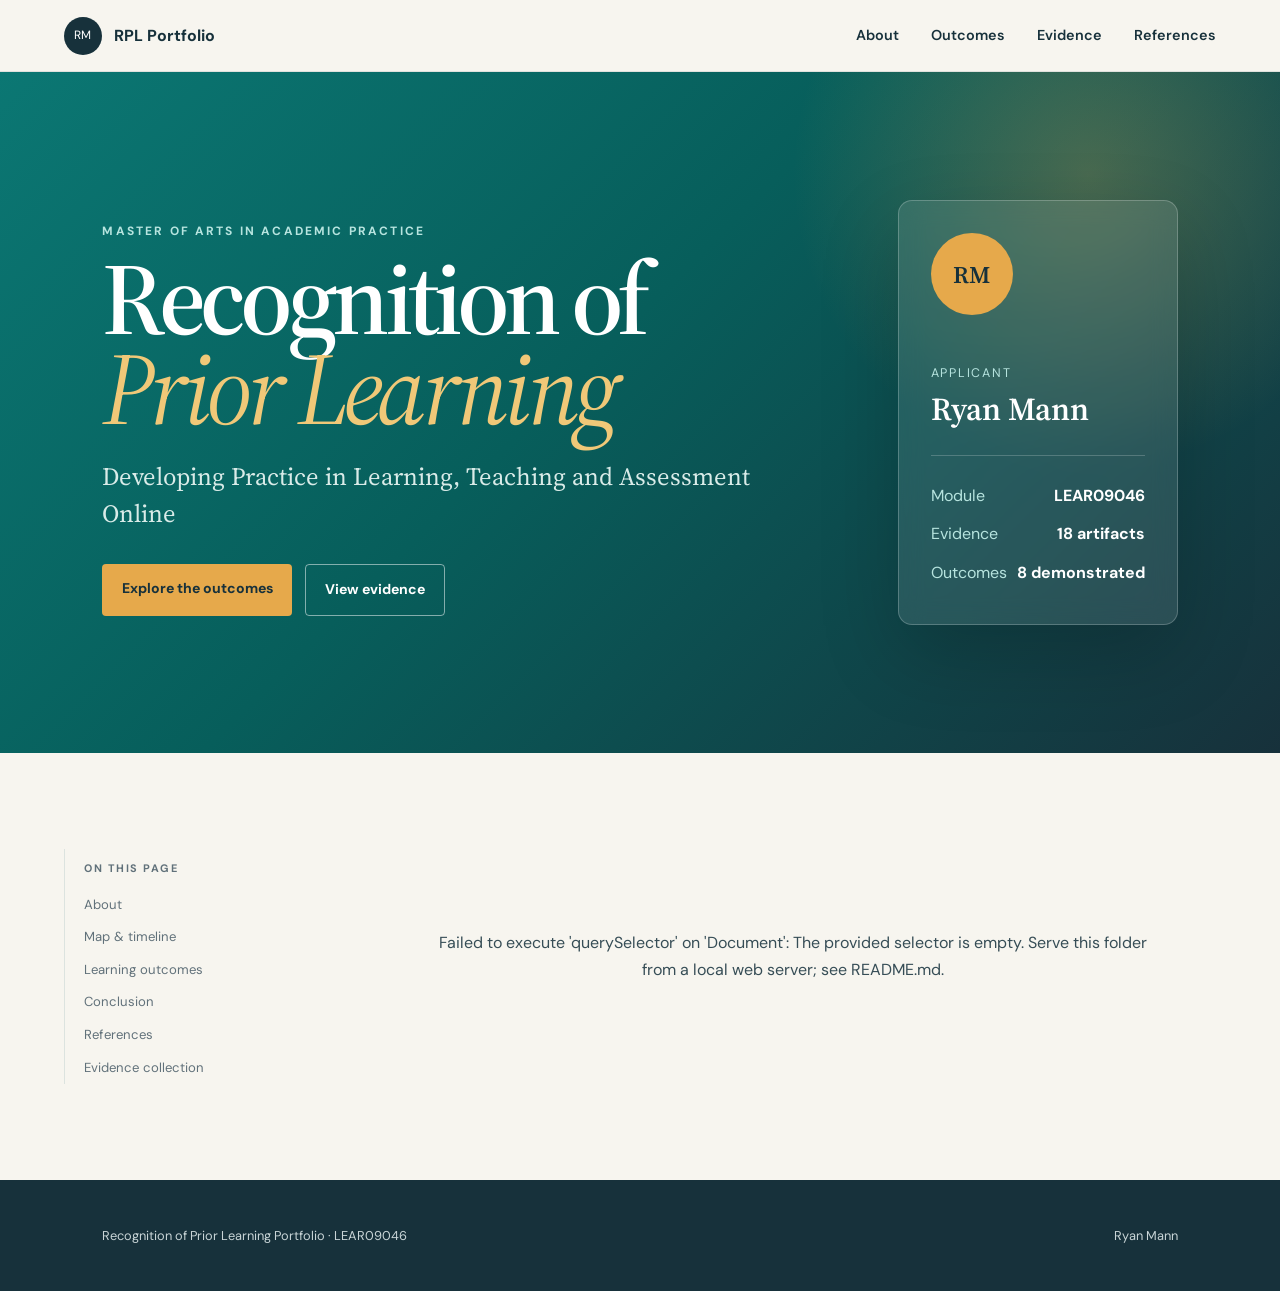
==== index.html @ 8d72f322 "Add files via upload" ====
<!doctype html>
<html lang="en">
<head>
  <meta charset="utf-8">
  <meta name="viewport" content="width=device-width, initial-scale=1">
  <meta name="description" content="Ryan Mann's Recognition of Prior Learning portfolio for LEAR09046.">
  <title>Recognition of Prior Learning | Ryan Mann</title>
  <link rel="preconnect" href="https://fonts.googleapis.com">
  <link rel="preconnect" href="https://fonts.gstatic.com" crossorigin>
  <link href="https://fonts.googleapis.com/css2?family=DM+Sans:wght@400;500;600;700&family=Source+Serif+4:opsz,wght@8..60,400;8..60,600&display=swap" rel="stylesheet">
  <link rel="stylesheet" href="styles.css">
</head>
<body>
  <a class="skip-link" href="#portfolio">Skip to portfolio</a>
  <header class="site-header">
    <a class="brand" href="#top" aria-label="Portfolio home"><span>RM</span><b>RPL Portfolio</b></a>
    <nav class="desktop-nav" aria-label="Primary">
      <a href="#introduction">About</a><a href="#outcomes">Outcomes</a><a href="#evidence">Evidence</a><a href="#references">References</a>
    </nav>
    <button id="menuButton" class="menu-button" aria-expanded="false" aria-controls="mobileNav">Menu</button>
  </header>
  <nav id="mobileNav" class="mobile-nav" aria-label="Mobile navigation" hidden>
    <a href="#introduction">About</a><a href="#outcomes">Outcomes</a><a href="#evidence">Evidence</a><a href="#references">References</a>
  </nav>

  <main id="top">
    <section class="hero">
      <div class="hero-copy">
        <p class="eyebrow">Master of Arts in Academic Practice</p>
        <h1>Recognition of<br><em>Prior Learning</em></h1>
        <p class="hero-lead">Developing Practice in Learning, Teaching and Assessment Online</p>
        <div class="hero-actions"><a class="button primary" href="#outcomes">Explore the outcomes</a><a class="button secondary" href="#evidence">View evidence</a></div>
      </div>
      <div class="hero-card" aria-label="Portfolio details">
        <div class="monogram">RM</div>
        <p>Applicant</p><h2>Ryan Mann</h2>
        <hr>
        <dl><div><dt>Module</dt><dd>LEAR09046</dd></div><div><dt>Evidence</dt><dd>18 artifacts</dd></div><div><dt>Outcomes</dt><dd>8 demonstrated</dd></div></dl>
      </div>
    </section>

    <section class="portfolio-shell">
      <aside class="side-rail" aria-label="On this page">
        <p>On this page</p><nav id="sectionNav"></nav>
      </aside>
      <article id="portfolio" class="portfolio" aria-live="polite">
        <div class="loading"><span></span>Preparing portfolio…</div>
      </article>
    </section>
  </main>

  <button class="to-top" id="toTop" aria-label="Back to top">↑</button>
  <dialog id="lightbox"><button aria-label="Close image">×</button><img alt=""><p></p></dialog>
  <footer><p>Recognition of Prior Learning Portfolio · LEAR09046</p><p>Ryan Mann</p></footer>
  <script src="script.js"></script>
</body>
</html>
---- styles.css ----
:root{--ink:#17313b;--muted:#61717a;--paper:#f7f5ef;--white:#fff;--teal:#087f7a;--teal-dark:#075e5b;--gold:#e6a94b;--line:#dce3df;--shadow:0 24px 70px rgba(23,49,59,.12);--serif:"Source Serif 4",Georgia,serif;--sans:"DM Sans",system-ui,sans-serif}
*{box-sizing:border-box}html{scroll-behavior:smooth;scroll-padding-top:90px}body{margin:0;color:var(--ink);background:var(--paper);font-family:var(--sans);line-height:1.7}a{color:var(--teal-dark)}img{max-width:100%;height:auto}.skip-link{position:fixed;left:1rem;top:-5rem;z-index:99;background:var(--ink);color:#fff;padding:.7rem 1rem}.skip-link:focus{top:1rem}
.site-header{height:72px;position:sticky;top:0;z-index:50;display:flex;align-items:center;justify-content:space-between;padding:0 clamp(1.25rem,5vw,5rem);background:rgba(247,245,239,.92);backdrop-filter:blur(16px);border-bottom:1px solid rgba(23,49,59,.1)}.brand{display:flex;align-items:center;gap:.75rem;text-decoration:none;color:var(--ink)}.brand span{display:grid;place-items:center;width:38px;height:38px;background:var(--ink);color:#fff;border-radius:50%;font-size:.75rem;letter-spacing:.08em}.desktop-nav{display:flex;gap:2rem}.desktop-nav a,.mobile-nav a{text-decoration:none;color:var(--ink);font-size:.9rem;font-weight:600}.desktop-nav a:hover{color:var(--teal)}.menu-button{display:none;border:1px solid var(--line);background:#fff;border-radius:99px;padding:.55rem 1rem;font:inherit}.mobile-nav{position:fixed;z-index:49;top:72px;left:0;right:0;padding:1rem 1.5rem;background:var(--white);box-shadow:var(--shadow)}.mobile-nav a{display:block;padding:.65rem}
.hero{min-height:680px;display:grid;grid-template-columns:minmax(0,1.45fr) minmax(280px,.55fr);align-items:center;gap:clamp(3rem,8vw,9rem);padding:clamp(5rem,10vw,9rem) clamp(1.25rem,8vw,9rem);background:radial-gradient(circle at 85% 15%,rgba(230,169,75,.28),transparent 24%),linear-gradient(135deg,#0b7773 0%,#075e5b 45%,#17313b 100%);color:white;overflow:hidden}.eyebrow{text-transform:uppercase;letter-spacing:.18em;font-size:.75rem;font-weight:700;color:#b7e4df}.hero h1{font:600 clamp(3.5rem,8vw,7.5rem)/.88 var(--serif);letter-spacing:-.055em;margin:.6rem 0 1.5rem}.hero h1 em{color:#f0c878;font-weight:400}.hero-lead{max-width:650px;font:400 clamp(1.15rem,2vw,1.55rem)/1.5 var(--serif);color:#d9ebe8}.hero-actions{display:flex;gap:.8rem;flex-wrap:wrap;margin-top:2rem}.button{display:inline-block;text-decoration:none;padding:.8rem 1.2rem;border-radius:4px;font-weight:700;font-size:.88rem}.button.primary{background:var(--gold);color:var(--ink)}.button.secondary{color:white;border:1px solid rgba(255,255,255,.5)}.hero-card{position:relative;padding:2rem;background:rgba(255,255,255,.1);border:1px solid rgba(255,255,255,.22);border-radius:14px;backdrop-filter:blur(12px);box-shadow:0 30px 80px rgba(0,0,0,.18)}.monogram{display:grid;place-items:center;width:82px;height:82px;margin-bottom:3rem;border-radius:50%;background:var(--gold);color:var(--ink);font:600 1.5rem var(--serif)}.hero-card>p{margin:0;color:#b7e4df;font-size:.78rem;text-transform:uppercase;letter-spacing:.14em}.hero-card h2{margin:.2rem 0 1.5rem;font:600 2rem var(--serif)}.hero-card hr{border:0;border-top:1px solid rgba(255,255,255,.2)}.hero-card dl{margin:1.25rem 0 0}.hero-card dl div{display:flex;justify-content:space-between;padding:.35rem 0}.hero-card dt{color:#b7e4df}.hero-card dd{margin:0;font-weight:700}
.portfolio-shell{display:grid;grid-template-columns:230px minmax(0,850px);justify-content:center;gap:clamp(2rem,6vw,6rem);padding:6rem clamp(1.25rem,5vw,5rem)}.side-rail{position:sticky;top:110px;height:max-content;border-left:1px solid var(--line);padding-left:1.2rem}.side-rail>p{text-transform:uppercase;letter-spacing:.14em;font-size:.68rem;font-weight:700;color:var(--muted)}#sectionNav a{display:block;padding:.32rem 0;text-decoration:none;color:var(--muted);font-size:.82rem}#sectionNav a.active,#sectionNav a:hover{color:var(--teal);font-weight:700}.portfolio{min-width:0}.loading{padding:4rem;text-align:center;color:var(--muted)}.loading span{display:inline-block;width:12px;height:12px;margin-right:.5rem;border-radius:50%;background:var(--teal);animation:pulse 1s infinite alternate}@keyframes pulse{to{opacity:.25}}
.portfolio>section{margin-bottom:7rem}.section-kicker{color:var(--teal);font-size:.75rem;text-transform:uppercase;letter-spacing:.16em;font-weight:700}.portfolio h1{font:600 clamp(2.4rem,5vw,4.5rem)/1.05 var(--serif);letter-spacing:-.04em;margin:.4rem 0 1.5rem}.portfolio h2{font:600 clamp(1.55rem,3vw,2.2rem)/1.18 var(--serif);letter-spacing:-.02em}.portfolio h3{font-size:.82rem;text-transform:uppercase;letter-spacing:.12em;color:var(--teal);margin-top:2rem}.portfolio p{color:#364d56}.intro-block{font:400 1.25rem/1.65 var(--serif)}.intro-block p:first-of-type{font-size:1.45rem;color:var(--ink)}
.outcomes-grid{display:grid;gap:1.2rem}.outcome-card{position:relative;background:var(--white);border:1px solid var(--line);border-radius:10px;padding:clamp(1.5rem,4vw,2.5rem);box-shadow:0 8px 30px rgba(23,49,59,.05)}.outcome-card::before{content:attr(data-number);position:absolute;right:1.4rem;top:1rem;font:600 4.5rem/1 var(--serif);color:rgba(8,127,122,.08)}.outcome-label{color:var(--teal);text-transform:uppercase;letter-spacing:.15em;font-size:.72rem;font-weight:700}.outcome-card h2{max-width:88%;margin:.45rem 0 1.2rem}.outcome-card>p:last-child{display:inline-block;background:#eef7f5;color:var(--teal-dark);padding:.45rem .7rem;border-radius:3px;font-size:.78rem;font-weight:700}.outcome-card>p:last-child a{color:inherit;text-decoration:none}
.table-wrap{overflow-x:auto;margin:1.5rem 0 3rem;border:1px solid var(--line);border-radius:8px;background:#fff}table{border-collapse:collapse;width:100%;font-size:.86rem}th{text-align:left;background:var(--ink);color:#fff;padding:.85rem}td{padding:.8rem;border-bottom:1px solid var(--line);vertical-align:top}tbody tr:last-child td{border-bottom:0}tbody tr:hover{background:#f2f8f6}
.evidence-grid{display:grid;gap:1rem}.evidence-card{background:var(--white);border:1px solid var(--line);border-radius:9px;overflow:hidden}.evidence-card summary{list-style:none;cursor:pointer;padding:1.2rem 3.2rem 1.2rem 1.3rem;position:relative;font:600 1.12rem var(--serif)}.evidence-card summary::-webkit-details-marker{display:none}.evidence-card summary::after{content:"+";position:absolute;right:1.3rem;font:400 1.5rem var(--sans);color:var(--teal)}.evidence-card[open] summary::after{content:"–"}.evidence-body{padding:0 1.3rem 1.5rem;border-top:1px solid var(--line)}.evidence-body img{display:block;margin:1.2rem auto;border:1px solid #d7ddda;border-radius:5px;box-shadow:0 10px 35px rgba(23,49,59,.1);cursor:zoom-in}.evidence-body table{font-size:.78rem}.evidence-body blockquote{margin:1.5rem 0;padding:.3rem 1.2rem;border-left:3px solid var(--gold);font-family:var(--serif);font-size:1.12rem}.evidence-body ul{padding-left:1.2rem}.references-list p{padding-left:2rem;text-indent:-2rem;margin:1.1rem 0}.course-map{column-count:2;column-gap:3rem}.course-map h3{break-after:avoid}.course-map ul{break-inside:avoid}
dialog{padding:0;border:0;border-radius:8px;max-width:min(94vw,1200px);background:#fff;box-shadow:var(--shadow)}dialog::backdrop{background:rgba(9,25,30,.88)}dialog img{display:block;max-height:82vh}dialog button{position:absolute;right:.6rem;top:.6rem;width:38px;height:38px;border:0;border-radius:50%;background:var(--ink);color:#fff;font-size:1.4rem;cursor:pointer}dialog p{margin:.6rem 1rem;color:var(--muted);font-size:.8rem}.to-top{position:fixed;right:1.3rem;bottom:1.3rem;width:44px;height:44px;border:0;border-radius:50%;background:var(--ink);color:#fff;font-size:1.2rem;opacity:0;transform:translateY(10px);transition:.2s;cursor:pointer}.to-top.visible{opacity:1;transform:none}footer{display:flex;justify-content:space-between;padding:2rem clamp(1.25rem,8vw,9rem);background:var(--ink);color:#c9d5d7;font-size:.8rem}
@media(max-width:900px){.hero{grid-template-columns:1fr;min-height:auto}.hero-card{max-width:500px}.portfolio-shell{grid-template-columns:1fr}.side-rail{display:none}.desktop-nav{display:none}.menu-button{display:block}.course-map{column-count:1}}
@media(max-width:560px){.hero{padding-top:4.5rem}.hero h1{font-size:3.35rem}.hero-card{padding:1.4rem}.portfolio-shell{padding-top:4rem}.portfolio>section{margin-bottom:5rem}footer{display:block}.evidence-card summary{font-size:1rem}}
@media(prefers-reduced-motion:reduce){html{scroll-behavior:auto}*{animation:none!important;transition:none!important}}
@media print{.site-header,.side-rail,.hero-actions,.to-top,.menu-button{display:none!important}.hero{min-height:auto;padding:2rem;background:#fff!important;color:#000}.hero h1,.hero h1 em{color:#000}.hero-lead,.eyebrow{color:#333}.hero-card{border:1px solid #999;color:#000;box-shadow:none}.hero-card dt,.hero-card>p{color:#333}.portfolio-shell{display:block;padding:2rem}.portfolio>section{page-break-before:always;margin-bottom:2rem}.outcome-card,.evidence-card{break-inside:avoid;box-shadow:none}.evidence-card:not([open]) .evidence-body{display:block}.evidence-card summary::after{display:none}footer{background:#fff;color:#000;border-top:1px solid #999}}
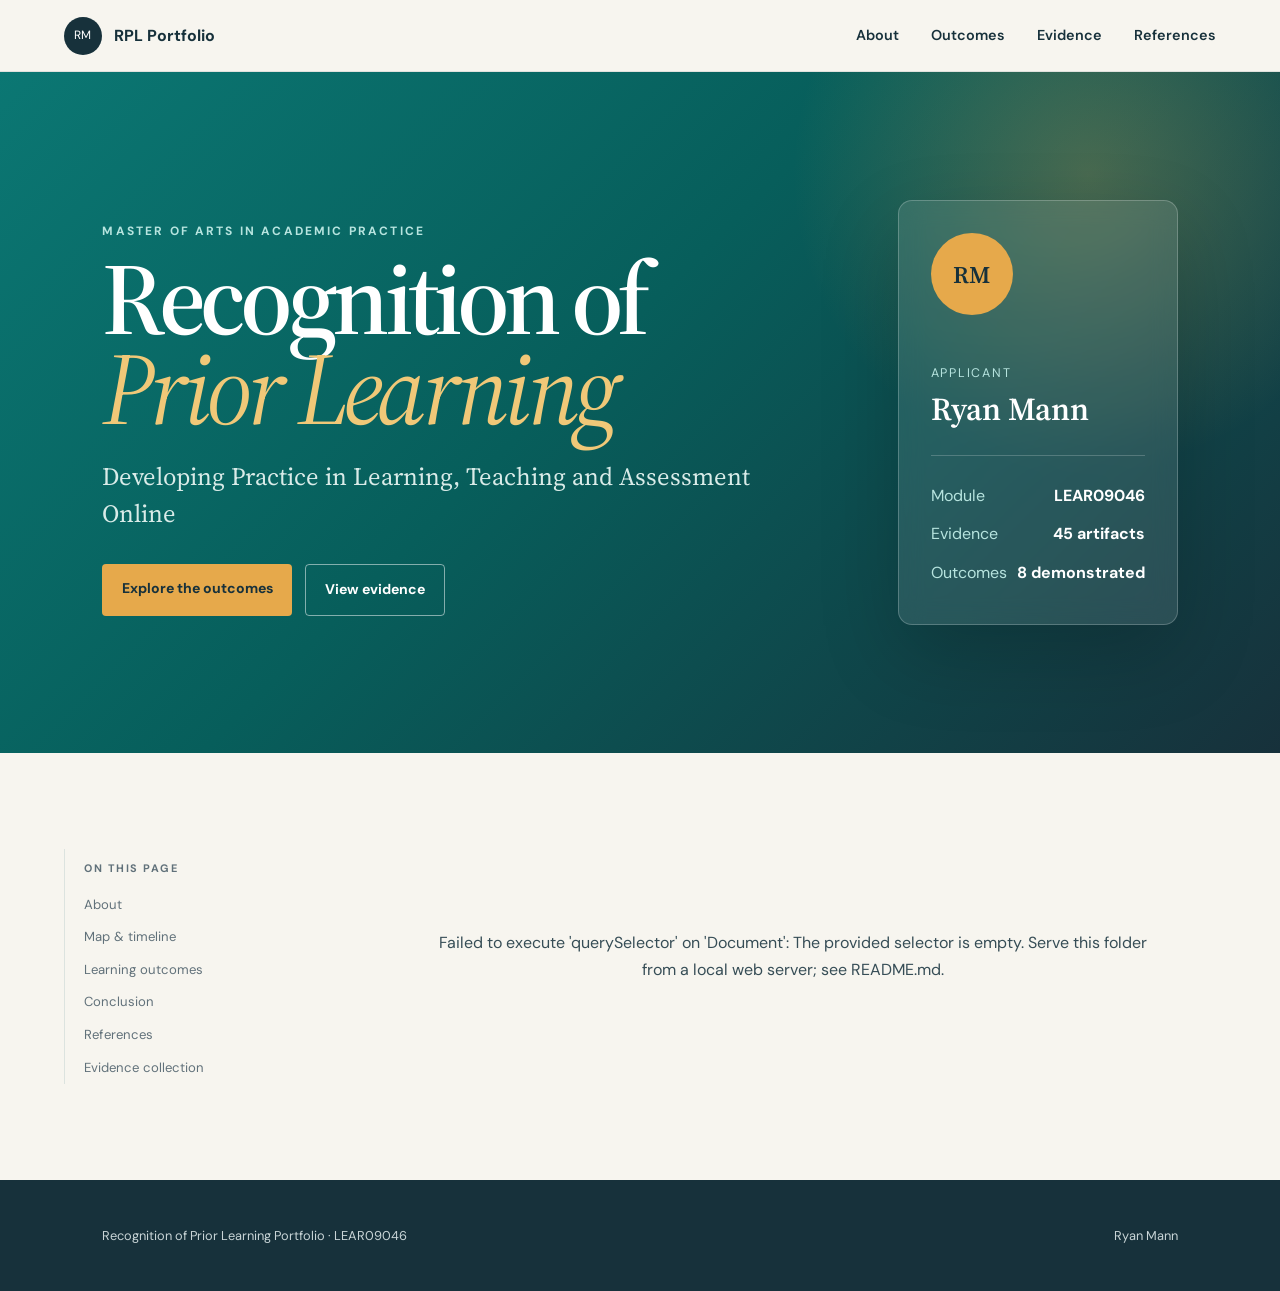
==== commit 027a8cf8: "Update evidence count in portfolio details" ====
--- a/index.html
+++ b/index.html
@@ -35,7 +35,7 @@
         <div class="monogram">RM</div>
         <p>Applicant</p><h2>Ryan Mann</h2>
         <hr>
-        <dl><div><dt>Module</dt><dd>LEAR09046</dd></div><div><dt>Evidence</dt><dd>18 artifacts</dd></div><div><dt>Outcomes</dt><dd>8 demonstrated</dd></div></dl>
+        <dl><div><dt>Module</dt><dd>LEAR09046</dd></div><div><dt>Evidence</dt><dd>45 artifacts</dd></div><div><dt>Outcomes</dt><dd>8 demonstrated</dd></div></dl>
       </div>
     </section>
 
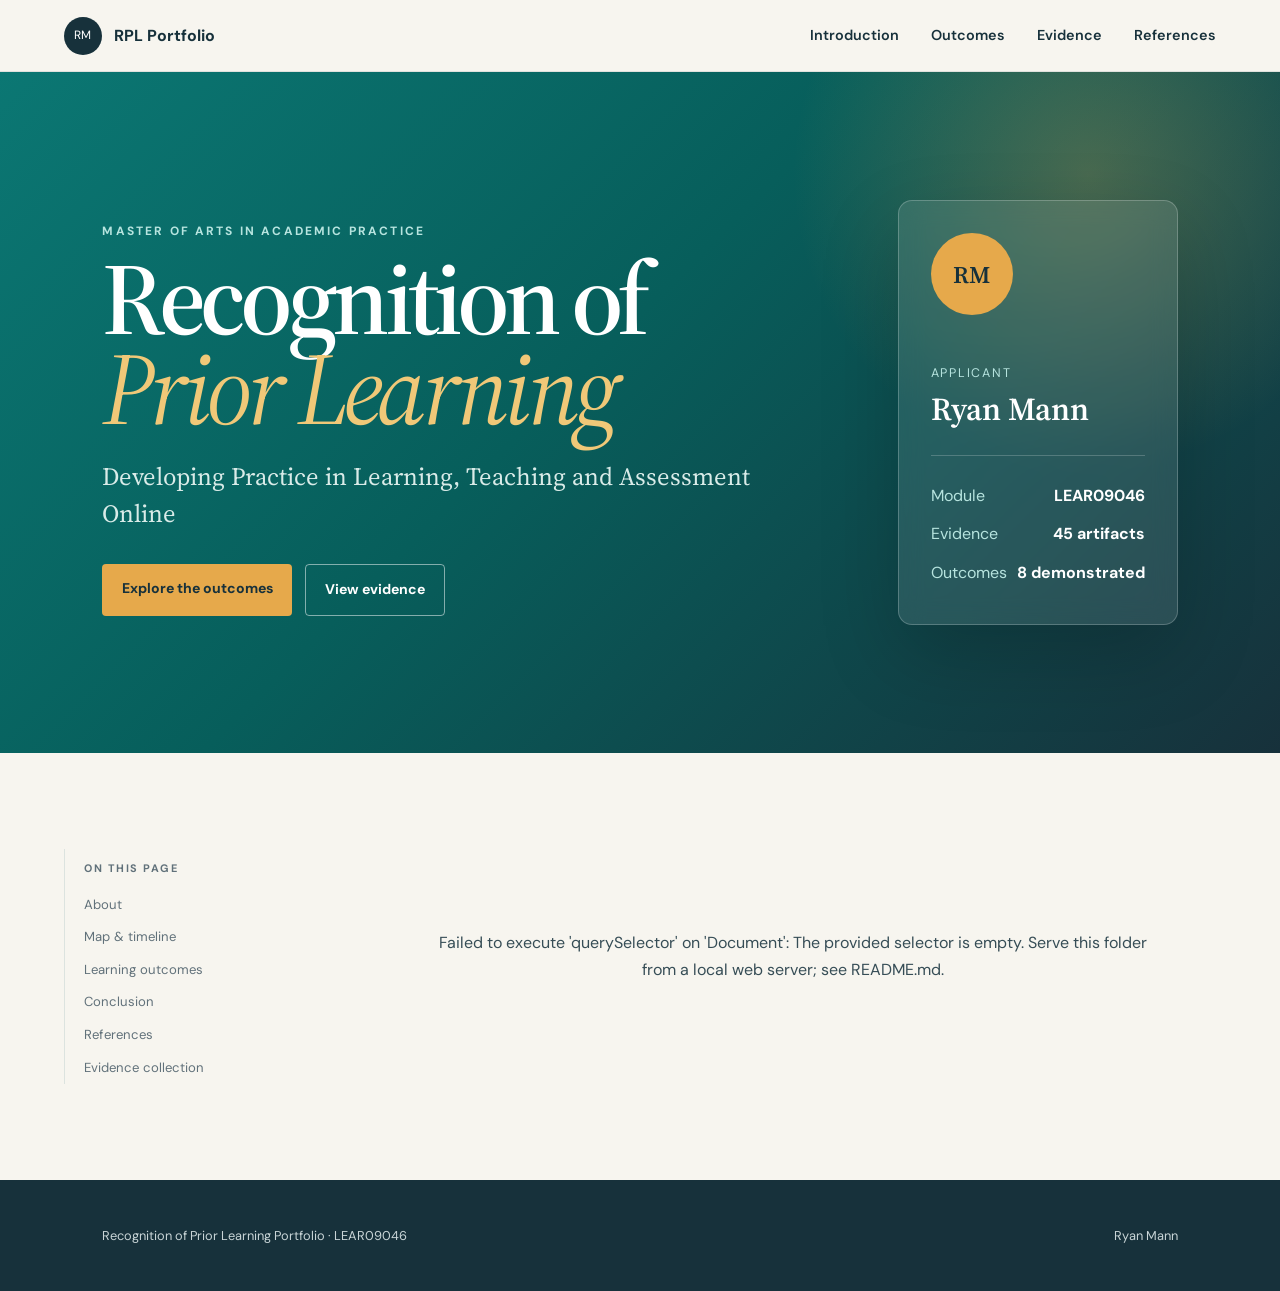
==== commit 2650c62f: "Change 'About' link to 'Introduction' in navigation" ====
--- a/index.html
+++ b/index.html
@@ -15,12 +15,12 @@
   <header class="site-header">
     <a class="brand" href="#top" aria-label="Portfolio home"><span>RM</span><b>RPL Portfolio</b></a>
     <nav class="desktop-nav" aria-label="Primary">
-      <a href="#introduction">About</a><a href="#outcomes">Outcomes</a><a href="#evidence">Evidence</a><a href="#references">References</a>
+      <a href="#introduction">Introduction</a><a href="#outcomes">Outcomes</a><a href="#evidence">Evidence</a><a href="#references">References</a>
     </nav>
     <button id="menuButton" class="menu-button" aria-expanded="false" aria-controls="mobileNav">Menu</button>
   </header>
   <nav id="mobileNav" class="mobile-nav" aria-label="Mobile navigation" hidden>
-    <a href="#introduction">About</a><a href="#outcomes">Outcomes</a><a href="#evidence">Evidence</a><a href="#references">References</a>
+    <a href="#introduction">Introduction</a><a href="#outcomes">Outcomes</a><a href="#evidence">Evidence</a><a href="#references">References</a>
   </nav>
 
   <main id="top">
